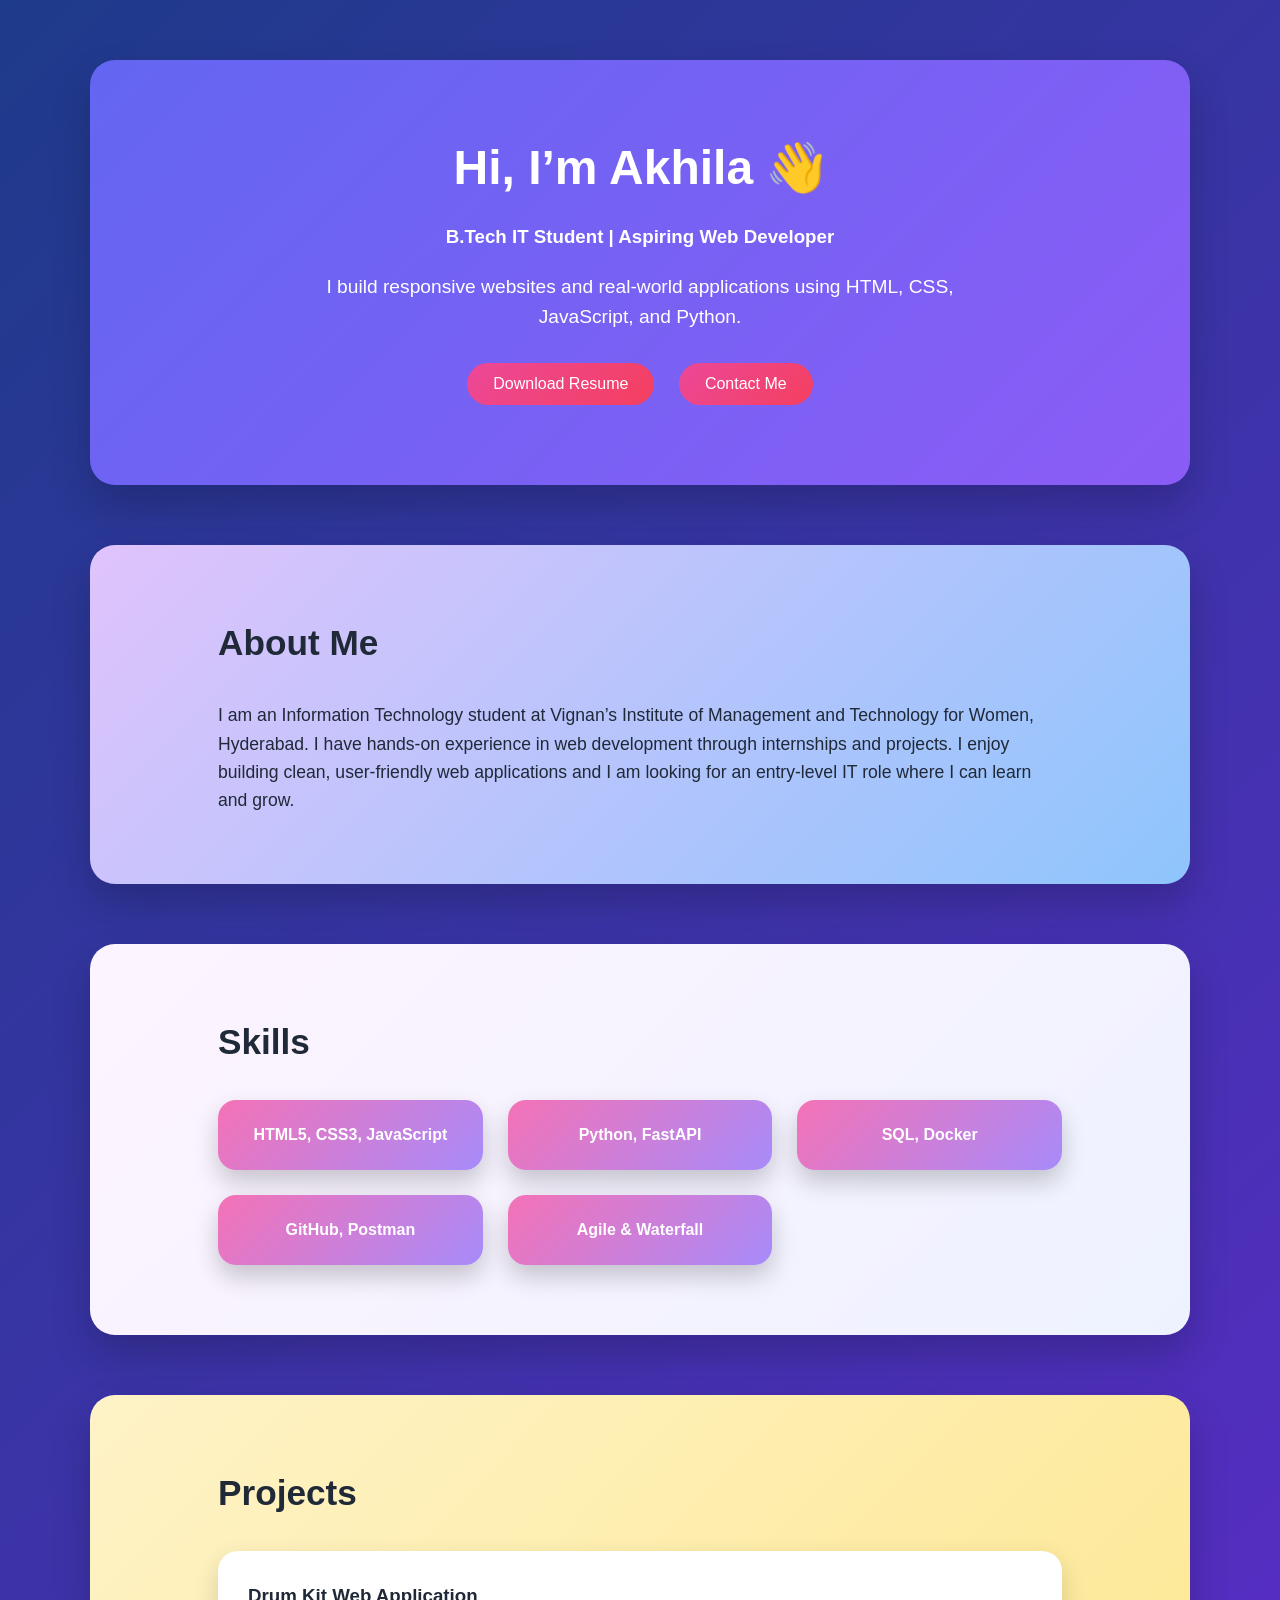
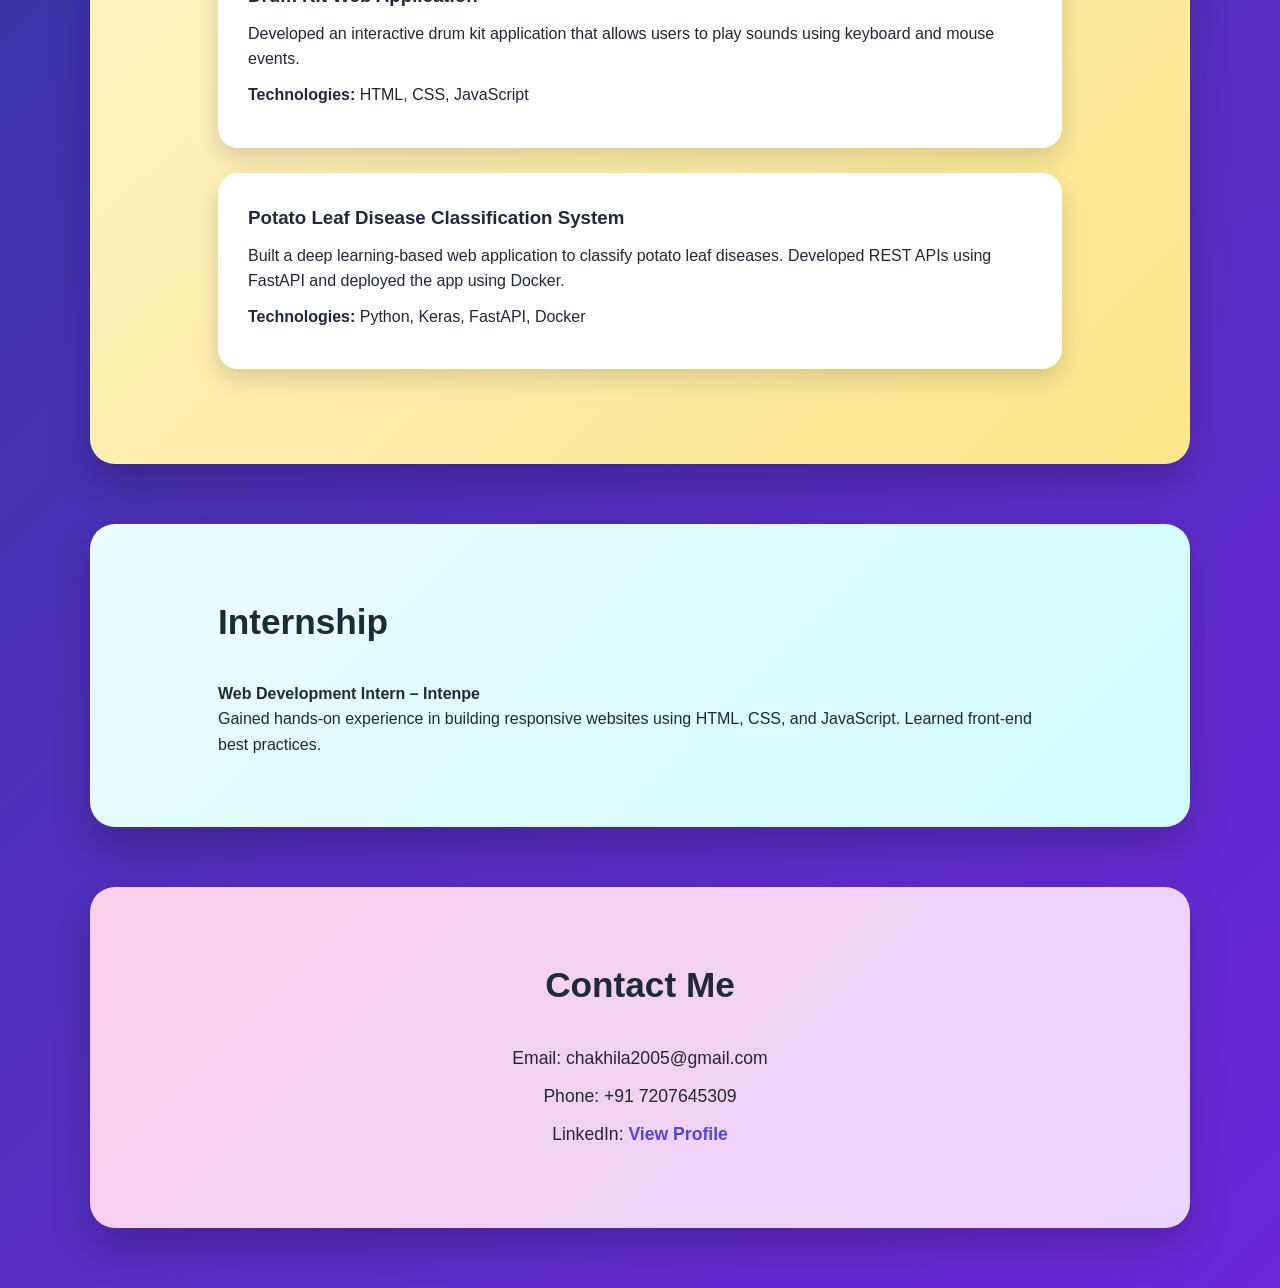
==== index.html @ 929f707a "Update and rename portfolio.html to index.html" ====
<!DOCTYPE html>
<html lang="en">
<head>
  <meta charset="UTF-8">
  <title>Akhila | Portfolio</title>
  <link rel="stylesheet" href="portfolio.css">
</head>
<body>

  <!-- HOME -->
  <section id="home">
    <h1>Hi, I’m Akhila 👋</h1>
    <h3>B.Tech IT Student | Aspiring Web Developer</h3>
    <p>
      I build responsive websites and real-world applications using
      HTML, CSS, JavaScript, and Python.
    </p>
    <button>Download Resume</button>
    <button>Contact Me</button>
  </section>

  <!-- ABOUT -->
  <section id="about">
    <h2>About Me</h2>
    <p>
      I am an Information Technology student at Vignan’s Institute of Management
      and Technology for Women, Hyderabad. I have hands-on experience in web
      development through internships and projects. I enjoy building clean,
      user-friendly web applications and I am looking for an entry-level IT role
      where I can learn and grow.
    </p>
  </section>

  <!-- SKILLS -->
  <section id="skills">
    <h2>Skills</h2>
    <ul>
      <li>HTML5, CSS3, JavaScript</li>
      <li>Python, FastAPI</li>
      <li>SQL, Docker</li>
      <li>GitHub, Postman</li>
      <li>Agile & Waterfall</li>
    </ul>
  </section>

  <!-- PROJECTS -->
  <section id="projects">
    <h2>Projects</h2>

    <div class="project">
      <h3>Drum Kit Web Application</h3>
      <p>
        Developed an interactive drum kit application that allows users
        to play sounds using keyboard and mouse events.
      </p>
      <p><strong>Technologies:</strong> HTML, CSS, JavaScript</p>
    </div>

    <div class="project">
      <h3>Potato Leaf Disease Classification System</h3>
      <p>
        Built a deep learning-based web application to classify potato leaf
        diseases. Developed REST APIs using FastAPI and deployed the app
        using Docker.
      </p>
      <p><strong>Technologies:</strong> Python, Keras, FastAPI, Docker</p>
    </div>
  </section>

  <!-- INTERNSHIP -->
  <section id="internship">
    <h2>Internship</h2>
    <p>
      <strong>Web Development Intern – Intenpe</strong><br>
      Gained hands-on experience in building responsive websites using
      HTML, CSS, and JavaScript. Learned front-end best practices.
    </p>
  </section>

  <!-- CONTACT -->
  <section id="contact">
    <h2>Contact Me</h2>
    <p>Email: chakhila2005@gmail.com</p>
    <p>Phone: +91 7207645309</p>
    <p>
      LinkedIn:
      <a href="https://www.linkedin.com/in/ch-akhila-938a9527b/" target="_blank">
        View Profile
      </a>
    </p>
  </section>
<!-- JavaScript for buttons -->
<script>
  // Get the buttons
  const downloadBtn = document.querySelector("#home button:nth-of-type(1)");
  const contactBtn = document.querySelector("#home button:nth-of-type(2)");

  // Download Resume button click
  downloadBtn.addEventListener("click", () => {
    // Replace 'resume.pdf' with your actual resume file path
    window.open("c:/Users/User/Downloads/Akhila Resume.pdf", "_blank");
  });

  // Contact Me button click
  contactBtn.addEventListener("click", () => {
    // Scroll to contact section smoothly
    document.querySelector("#contact").scrollIntoView({ behavior: "smooth" });
  });
</script>


</body>
</html>
---- portfolio.css ----
/* =======================
   RESET & BASE
======================= */
* {
  margin: 0;
  padding: 0;
  box-sizing: border-box;
}

body {
  font-family: 'Poppins', sans-serif;
  background: linear-gradient(135deg, #1e3a8a, #6d28d9); /* SAME BACKGROUND */
  color: #1f2937;
  line-height: 1.6;
}

/* COMMON SECTION CARD STYLE */
section {
  max-width: 1100px;
  margin: 60px auto;
  padding: 70px 10%;
  border-radius: 25px;
  box-shadow: 0 20px 40px rgba(0,0,0,0.2);
}

/* HEADINGS */
h1 {
  font-size: 3rem;
  margin-bottom: 15px;
}

h2 {
  font-size: 2.2rem;
  margin-bottom: 30px;
}

h3 {
  margin-bottom: 10px;
}

/* =======================
   HOME
======================= */
#home {
  background: linear-gradient(135deg, #6366f1, #8b5cf6);
  color: #ffffff;
  text-align: center;
}

#home p {
  max-width: 650px;
  margin: 20px auto;
  font-size: 1.2rem;
}

/* BUTTONS */
button {
  padding: 12px 26px;
  margin: 10px;
  border: none;
  border-radius: 30px;
  background: linear-gradient(135deg, #ec4899, #f43f5e);
  color: #ffffff;
  font-size: 1rem;
  cursor: pointer;
  transition: all 0.3s ease;
}

button:hover {
  transform: translateY(-4px);
  box-shadow: 0 12px 25px rgba(0,0,0,0.35);
}

/* =======================
   ABOUT
======================= */
#about {
  background: linear-gradient(135deg, #e0c3fc, #8ec5fc);
}

#about p {
  font-size: 1.1rem;
  max-width: 900px;
}

/* =======================
   SKILLS
======================= */
#skills {
  background: linear-gradient(135deg, #fdf4ff, #eef2ff);
}

#skills ul {
  list-style: none;
  display: grid;
  grid-template-columns: repeat(auto-fit, minmax(200px, 1fr));
  gap: 25px;
}

#skills li {
  background: linear-gradient(135deg, #f472b6, #a78bfa);
  color: #ffffff;
  padding: 22px;
  border-radius: 18px;
  font-weight: 600;
  text-align: center;
  box-shadow: 0 12px 25px rgba(0,0,0,0.2);
  transition: transform 0.3s ease;
}

#skills li:hover {
  transform: translateY(-8px) scale(1.05);
}

/* =======================
   PROJECTS
======================= */
#projects {
  background: linear-gradient(135deg, #fef3c7, #fde68a);
}

.project {
  background: #ffffff;
  padding: 30px;
  margin-bottom: 25px;
  border-radius: 20px;
  box-shadow: 0 10px 25px rgba(0,0,0,0.15);
  transition: transform 0.3s ease;
}

.project:hover {
  transform: translateY(-6px);
}

.project p {
  margin-bottom: 10px;
}

/* =======================
   INTERNSHIP
======================= */
#internship {
  background: linear-gradient(135deg, #ecfeff, #cffafe);
}

/* =======================
   CONTACT
======================= */
#contact {
  background: linear-gradient(135deg, #fbcfe8, #e9d5ff);
  text-align: center;
}

#contact p {
  font-size: 1.1rem;
  margin-bottom: 10px;
}

#contact a {
  color: #4f46e5;
  font-weight: 600;
  text-decoration: none;
}

#contact a:hover {
  text-decoration: underline;
}

/* =======================
   RESPONSIVE
======================= */
@media (max-width: 768px) {
  h1 {
    font-size: 2.3rem;
  }

  h2 {
    font-size: 1.8rem;
  }

  section {
    padding: 50px 7%;
    margin: 40px 15px;
  }
}
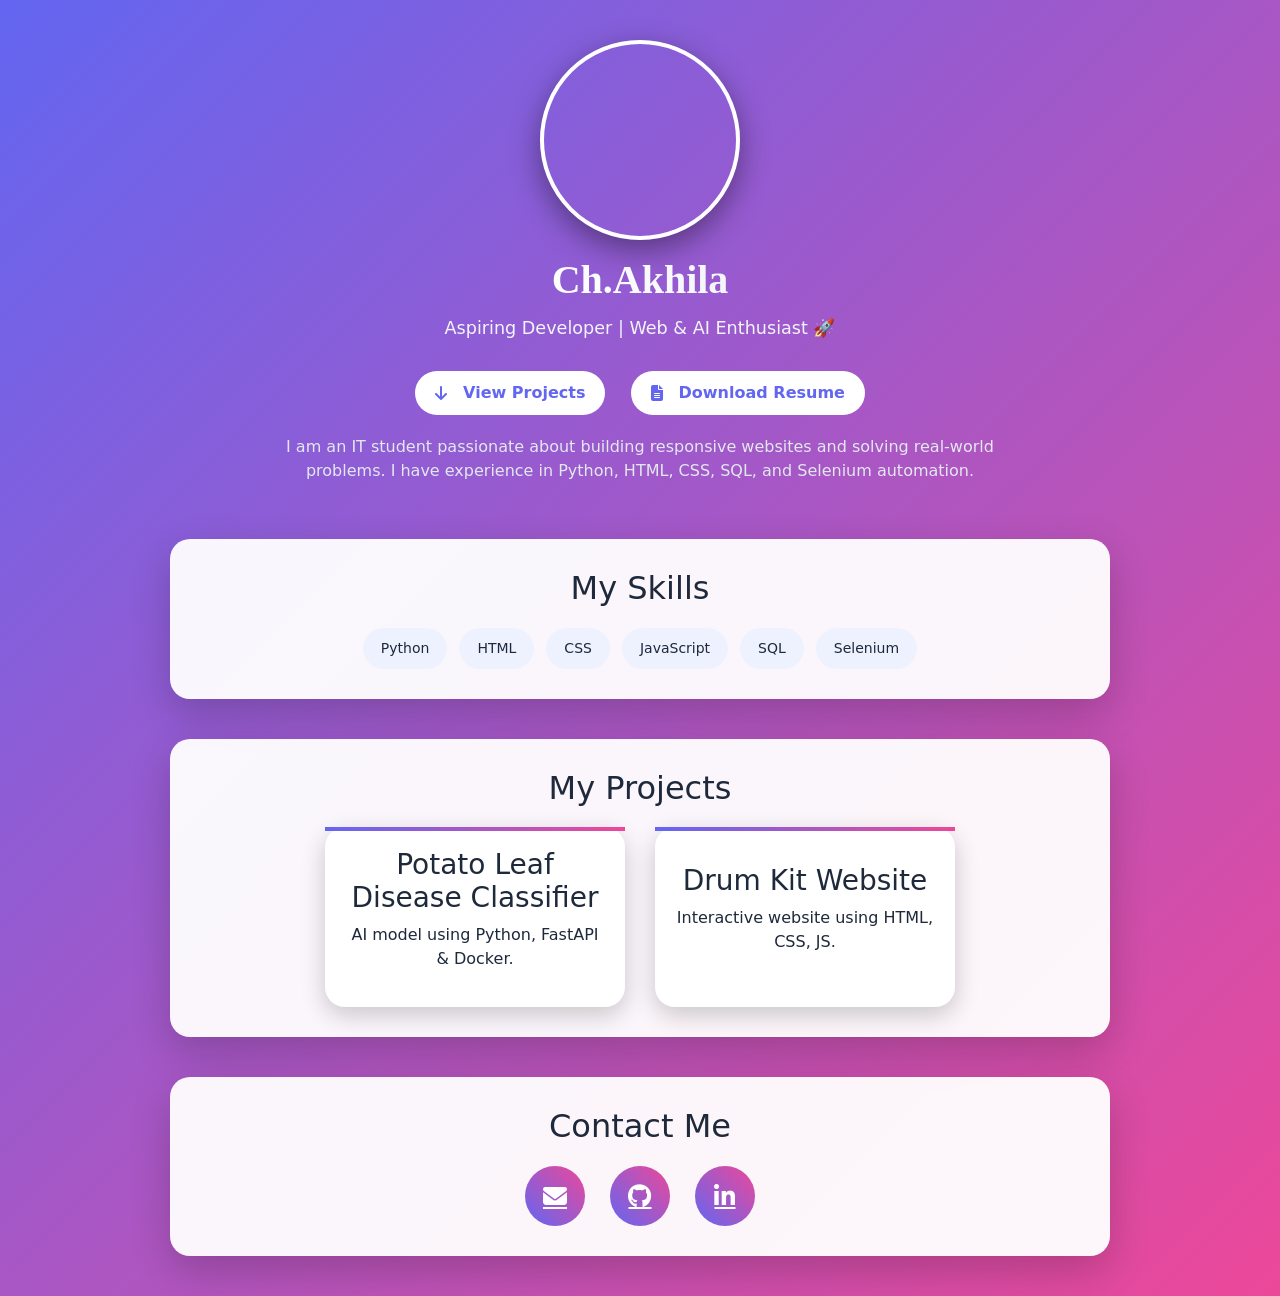
==== commit ed59ea89: "Add files via upload" ====
--- a/index.html
+++ b/index.html
@@ -1,113 +1,85 @@
 <!DOCTYPE html>
 <html lang="en">
 <head>
-  <meta charset="UTF-8">
-  <title>Akhila | Portfolio</title>
-  <link rel="stylesheet" href="portfolio.css">
+    <meta charset="UTF-8">
+    <meta name="viewport" content="width=device-width, initial-scale=1.0">
+    <title>Document</title>
+    <link href="https://cdn.jsdelivr.net/npm/bootstrap@5.3.8/dist/css/bootstrap.min.css" rel="stylesheet" integrity="sha384-sRIl4kxILFvY47J16cr9ZwB07vP4J8+LH7qKQnuqkuIAvNWLzeN8tE5YBujZqJLB" crossorigin="anonymous">
+    <link rel="stylesheet" href="./index.css">
+    <link href="https://fonts.googleapis.com/css2?family=Cedarville+Cursive&family=Edu+NSW+ACT+Cursive:wght@400..700&family=Homemade+Apple&display=swap" rel="stylesheet">
+    <link href="https://fonts.googleapis.com/css2?family=Cedarville+Cursive&family=Edu+NSW+ACT+Cursive:wght@400..700&family=Homemade+Apple&family=Momo+Signature&display=swap" rel="stylesheet">
+    <link rel="stylesheet" href="https://cdnjs.cloudflare.com/ajax/libs/font-awesome/6.5.0/css/all.min.css">
 </head>
 <body>
+<main>
 
-  <!-- HOME -->
-  <section id="home">
-    <h1>Hi, I’m Akhila 👋</h1>
-    <h3>B.Tech IT Student | Aspiring Web Developer</h3>
-    <p>
-      I build responsive websites and real-world applications using
-      HTML, CSS, JavaScript, and Python.
-    </p>
-    <button>Download Resume</button>
-    <button>Contact Me</button>
-  </section>
+    <div id="profile"></div>
 
-  <!-- ABOUT -->
-  <section id="about">
-    <h2>About Me</h2>
-    <p>
-      I am an Information Technology student at Vignan’s Institute of Management
-      and Technology for Women, Hyderabad. I have hands-on experience in web
-      development through internships and projects. I enjoy building clean,
-      user-friendly web applications and I am looking for an entry-level IT role
-      where I can learn and grow.
-    </p>
-  </section>
+    <div id="name">Ch.Akhila</div>
 
-  <!-- SKILLS -->
-  <section id="skills">
-    <h2>Skills</h2>
-    <ul>
-      <li>HTML5, CSS3, JavaScript</li>
-      <li>Python, FastAPI</li>
-      <li>SQL, Docker</li>
-      <li>GitHub, Postman</li>
-      <li>Agile & Waterfall</li>
-    </ul>
-  </section>
-
-  <!-- PROJECTS -->
-  <section id="projects">
-    <h2>Projects</h2>
-
-    <div class="project">
-      <h3>Drum Kit Web Application</h3>
-      <p>
-        Developed an interactive drum kit application that allows users
-        to play sounds using keyboard and mouse events.
-      </p>
-      <p><strong>Technologies:</strong> HTML, CSS, JavaScript</p>
+    <div id="tagline">
+        Aspiring Developer | Web & AI Enthusiast 🚀
     </div>
 
-    <div class="project">
-      <h3>Potato Leaf Disease Classification System</h3>
-      <p>
-        Built a deep learning-based web application to classify potato leaf
-        diseases. Developed REST APIs using FastAPI and deployed the app
-        using Docker.
-      </p>
-      <p><strong>Technologies:</strong> Python, Keras, FastAPI, Docker</p>
+    <div id="buttons">
+        <a href="#projects">
+            <i class="fas fa-arrow-down"></i>View Projects</a>
+        <a href="./Akhila_Resume.pdf" target="_blank">
+            <i class="fas fa-file-alt"></i> Download Resume</a>
     </div>
-  </section>
 
-  <!-- INTERNSHIP -->
-  <section id="internship">
-    <h2>Internship</h2>
-    <p>
-      <strong>Web Development Intern – Intenpe</strong><br>
-      Gained hands-on experience in building responsive websites using
-      HTML, CSS, and JavaScript. Learned front-end best practices.
-    </p>
-  </section>
+    <div id="about">
+        <p>
+        I am an IT student passionate about building responsive websites and solving real-world problems. 
+        I have experience in Python, HTML, CSS, SQL, and Selenium automation.
+        </p>
+    </div>
 
-  <!-- CONTACT -->
-  <section id="contact">
-    <h2>Contact Me</h2>
-    <p>Email: chakhila2005@gmail.com</p>
-    <p>Phone: +91 7207645309</p>
-    <p>
-      LinkedIn:
-      <a href="https://www.linkedin.com/in/ch-akhila-938a9527b/" target="_blank">
-        View Profile
-      </a>
-    </p>
-  </section>
-<!-- JavaScript for buttons -->
-<script>
-  // Get the buttons
-  const downloadBtn = document.querySelector("#home button:nth-of-type(1)");
-  const contactBtn = document.querySelector("#home button:nth-of-type(2)");
+    <div id="skills">
+    <h2>My Skills</h2>
 
-  // Download Resume button click
-  downloadBtn.addEventListener("click", () => {
-    // Replace 'resume.pdf' with your actual resume file path
-    window.open("c:/Users/User/Downloads/Akhila Resume.pdf", "_blank");
-  });
+        <div class="skills-container">
+            <span>Python</span>
+            <span>HTML</span>
+            <span>CSS</span>
+            <span>JavaScript</span>
+            <span>SQL</span>
+            <span>Selenium</span>
+        </div>
+    </div>
 
-  // Contact Me button click
-  contactBtn.addEventListener("click", () => {
-    // Scroll to contact section smoothly
-    document.querySelector("#contact").scrollIntoView({ behavior: "smooth" });
-  });
-</script>
+    <section id="projects">
+        <h2>My Projects</h2>
 
+        <section id="title">
 
+            <a href="#" class="project-link">
+                <div class="project-card">
+                    <h3>Potato Leaf Disease Classifier</h3>
+                    <p>AI model using Python, FastAPI & Docker.</p>
+                </div>
+            </a>
+
+            <a href="#" class="project-link">
+                <div class="project-card">
+                    <h3>Drum Kit Website</h3>
+                    <p>Interactive website using HTML, CSS, JS.</p>
+                </div>
+            </a>
+
+        </section>
+    </section>
+
+    <section id="contact">
+        <h2>Contact Me</h2>
+
+        <div class="social-icons">
+            <a href="mailto:chakhila2005@gmail.com"><i class="fas fa-envelope"></i></a>
+            <a href="https://github.com/ChAkhila10" target="_blank"><i class="fab fa-github"></i></a>
+            <a href="https://linkedin.com/in/ch-akhila-938a9527b" target="_blank"><i class="fab fa-linkedin-in"></i></a>
+        </div>
+    </section>
+
+</main>
 </body>
-</html>
+</html>
--- a/index.css
+++ b/index.css
@@ -0,0 +1,239 @@
+*{
+    padding: 0;
+    margin: 0;
+    box-sizing: border-box;
+    transition: all 0.3s ease;
+}
+
+html{
+    scroll-behavior: smooth;
+}
+:root{
+    --primary: #6366f1;
+    --secondary: #ec4899;
+    --text: #1e293b;
+}
+
+/* 🌈 BACKGROUND */
+body {
+    background: linear-gradient(135deg, #6366f1, #ec4899);
+    color: var(--text);
+    min-height: 100vh;
+}
+
+/* 📦 MAIN */
+main{
+    width: 95%;
+    margin: 20px auto;
+    padding: 20px;
+
+    display: flex;
+    flex-direction: column;
+    align-items: center; 
+    text-align: center;
+}
+
+/* 🖼 PROFILE */
+#profile{
+    height: 200px;
+    width: 200px;
+    border-radius: 50%;
+    background-image: url("./images/IMG-20241117-WA0068.jpg");
+    background-position: center;
+    background-size: cover;
+
+    border: 4px solid white;
+    box-shadow: 0 10px 30px rgba(0,0,0,0.4);
+}
+
+/* ✨ NAME */
+#name{
+    font-family: "Edu NSW ACT Cursive", cursive;
+    font-size: 2.5rem;
+    font-weight: 800;
+    margin-top: 10px;
+
+    background: linear-gradient(45deg, #fff, #f1f5f9);
+    -webkit-background-clip: text;
+    color: transparent;
+}
+
+/* 💬 TAGLINE */
+#tagline{
+    font-size: 1.1rem;
+    color: #f1f5f9;
+    margin-top: 5px;
+}
+
+/* 🔘 BUTTONS */
+#buttons{
+    margin-top: 20px;
+}
+#buttons a i{
+    margin-right: 8px;
+    font-size: 16px;
+
+}
+#buttons a{
+    text-decoration: none;
+    margin: 10px;
+    display: inline-flex;
+    align-items: center;
+    gap: 8px;
+    padding: 10px 20px;
+    border-radius: 25px;
+    background: white;
+    color: var(--primary);
+    font-weight: 600;
+}
+
+#buttons a:hover i{
+    transform: translateY(3px);
+}
+
+/* 📦 SECTION CARDS */
+#skills, #projects, #contact{
+    width: 80%;
+    margin-top: 40px;
+    padding: 30px;
+    border-radius: 20px;
+    background: rgba(255,255,255,0.95);
+    box-shadow: 0 15px 40px rgba(0,0,0,0.2);
+}
+
+/* 📝 ABOUT */
+#about{
+    width: 65%;
+    color: #e2e8f0;
+    margin-top: 10px;
+}
+
+/* 🎯 HEADINGS */
+h2{
+    font-size: 2rem;
+    margin-bottom: 20px;
+}
+
+.skills-container{
+    display: flex;
+    justify-content: center;
+    flex-wrap: wrap;
+    gap: 12px;
+    margin-top: 15px;
+}
+
+.skills-container span{
+    padding: 10px 18px;
+    border-radius: 25px;
+    background: #eef2ff;
+    font-size: 14px;
+    font-weight: 500;
+    cursor: pointer;
+}
+
+/* hover effect */
+.skills-container span:hover{
+    background: linear-gradient(45deg, #6366f1, #ec4899);
+    color: white;
+    transform: scale(1.1);
+}
+
+/* 🚀 PROJECTS */
+#title{
+    display: flex;
+    justify-content: center;
+    gap: 30px;
+    flex-wrap: wrap;
+    align-items: stretch; /
+}
+
+.project-card{
+    width: 300px;
+    min-height: 180px; 
+    padding: 20px;
+    display: flex;
+    flex-direction: column;
+    justify-content: center;
+    border-radius: 20px;
+    background: white;
+    position: relative;
+    box-shadow: 0 8px 25px rgba(0,0,0,0.2);
+    cursor: pointer;
+}
+
+/* 🔥 TOP LINE */
+.project-card::before{
+    content: "";
+    height: 4px;
+    width: 100%;
+    background: linear-gradient(90deg, var(--primary), var(--secondary));
+    position: absolute;
+    top: 0;
+    left: 0;
+}
+.project-link{
+    text-decoration: none;
+    color: inherit;
+}
+.project-card:hover{
+    transform: translateY(-12px) scale(1.04);
+    box-shadow: 0 20px 50px rgba(0,0,0,0.3);
+}
+
+/* 🔘 PROJECT BUTTONS */
+.project-card a{
+    display: inline-block;
+    margin-top: 10px;
+    padding: 8px 15px;
+    border-radius: 20px;
+    background: var(--primary);
+    color: white;
+    text-decoration: none;
+    font-size: 14px;
+}
+
+.project-card a:hover{
+    background: var(--secondary);
+}
+
+/* 📞 SOCIAL ICONS */
+.social-icons{
+    display: flex;
+    justify-content: center;
+    gap: 25px;
+}
+
+.social-icons a{
+    height: 60px;
+    width: 60px;
+    border-radius: 50%;
+
+    display: flex;
+    justify-content: center;
+    align-items: center;
+
+    font-size: 24px;
+    color: white;
+
+    background: linear-gradient(45deg, var(--primary), var(--secondary));
+}
+
+.social-icons a:hover{
+    transform: translateY(-8px) scale(1.1);
+}
+
+/* ✨ ANIMATION */
+main{
+    animation: fadeIn 1s ease;
+}
+
+@keyframes fadeIn{
+    from{
+        opacity: 0;
+        transform: translateY(20px);
+    }
+    to{
+        opacity: 1;
+        transform: translateY(0);
+    }
+}
